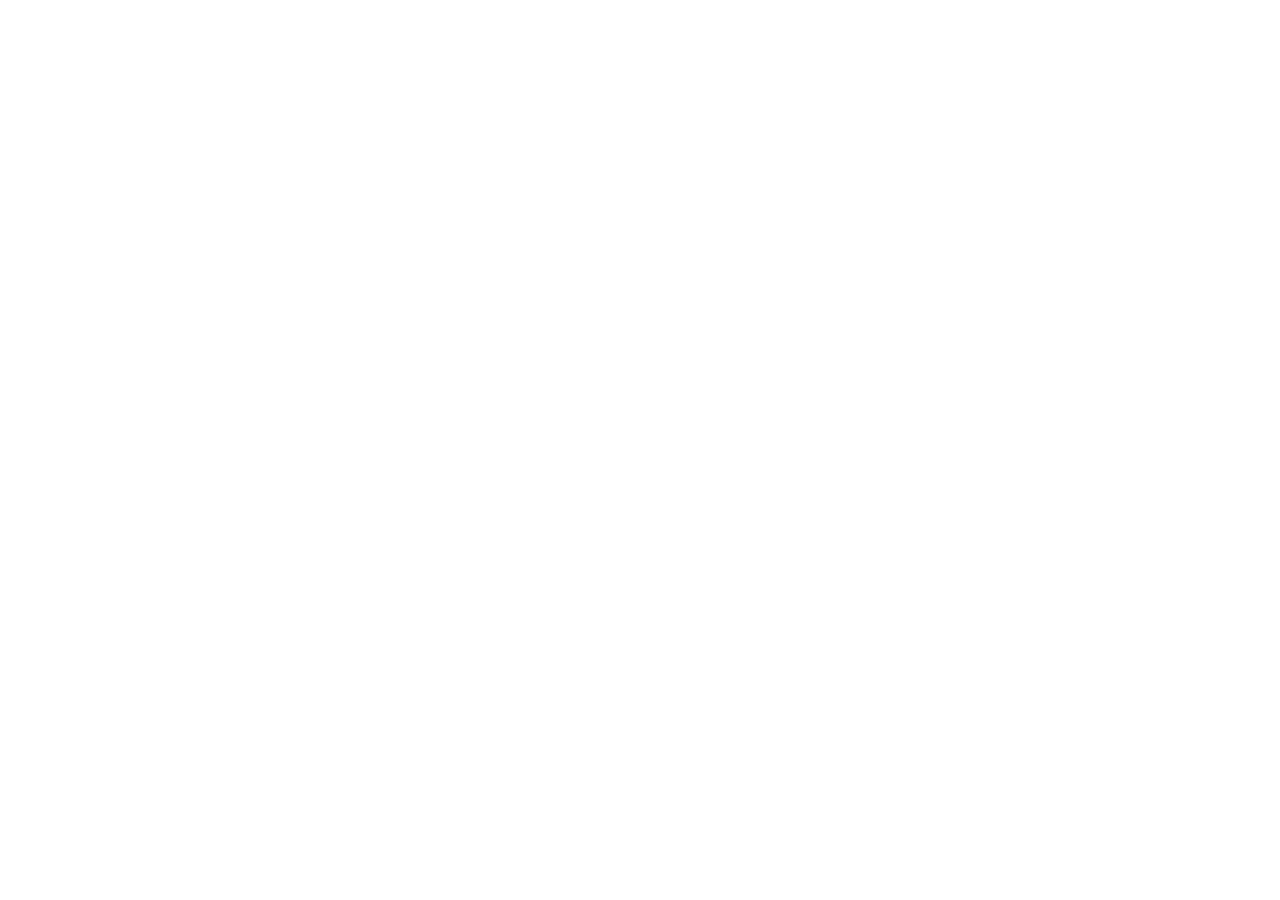
==== index.html @ 0be946eb "Add files via upload" ====
<!DOCTYPE html>
<html lang="pt-BR">
<head>
    <meta charset="UTF-8">
    <meta http-equiv="X-UA-Compatible" content="IE=edge">
    <meta name="viewport" content="width=device-width, initial-scale=1.0">
    <link rel="stylesheet" href="style.css">
    <title> 2B NEM Alura Plus </title>
</head>
<body>
 
</body>
</html>
---- style.css ----
# Folha de estilos do site Alura Plus
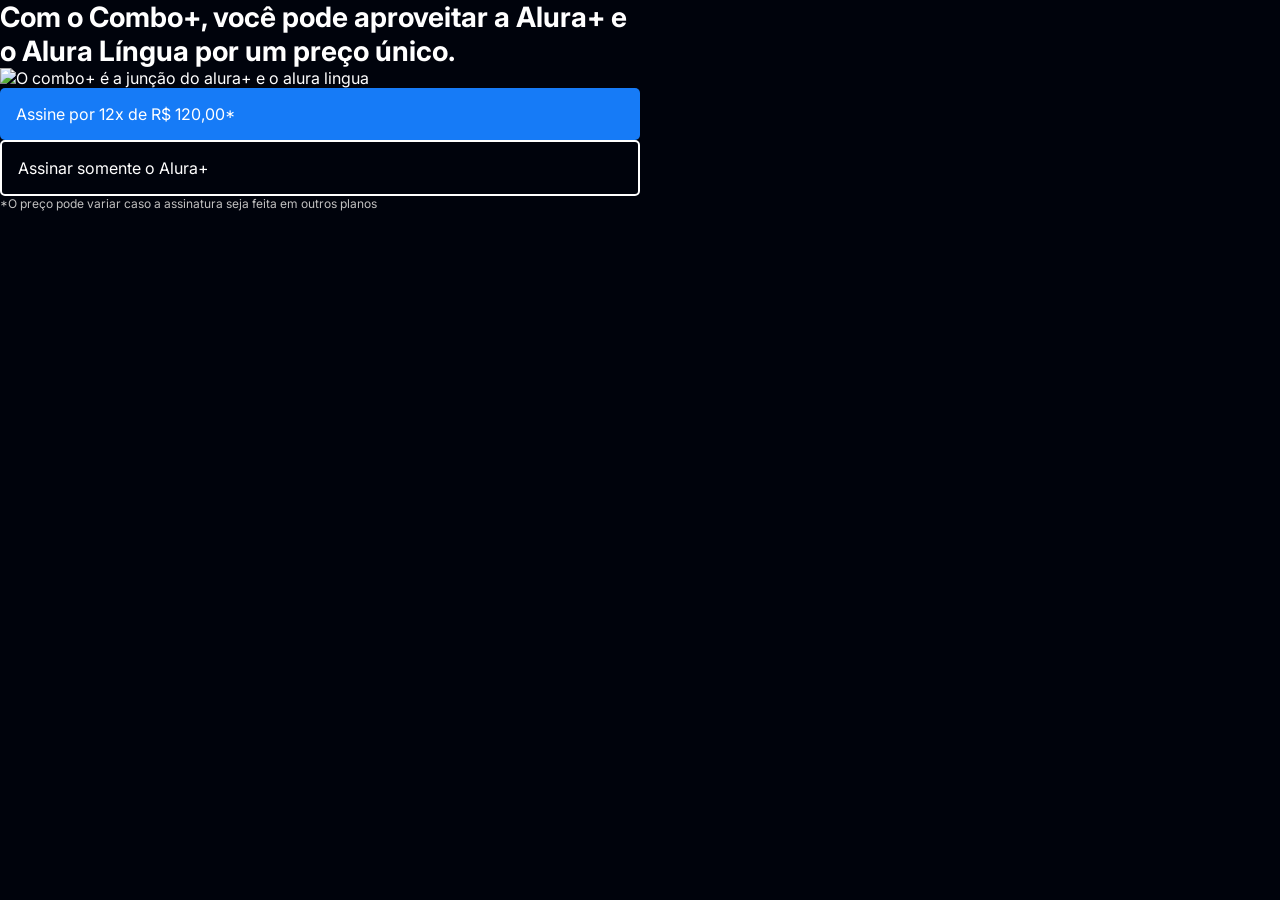
==== commit da64e937: "Aula 2" ====
--- a/index.html
+++ b/index.html
@@ -1,13 +1,25 @@
 <!DOCTYPE html>
 <html lang="pt-BR">
 <head>
+    <title> 2B NEM Alura Plus </title>
     <meta charset="UTF-8">
     <meta http-equiv="X-UA-Compatible" content="IE=edge">
     <meta name="viewport" content="width=device-width, initial-scale=1.0">
     <link rel="stylesheet" href="style.css">
-    <title> 2B NEM Alura Plus </title>
+    <link rel="preconnect" href="https://fonts.googleapis.com">
+    <link rel="preconnect" href="https://fonts.gstatic.com" crossorigin>
+    <link href="https://fonts.googleapis.com/css2?family=Inter:wght@400;700&family=Poppins:wght@200;400;700&display=swap" rel="stylesheet">
 </head>
 <body>
- 
+    <section class="container principal">
+        <div>
+            <h1 class="container__titulo">Com o Combo+, você pode aproveitar a Alura+ e o Alura Língua por um preço único.</h1>
+            <img src="img/Combo.png" alt="O combo+ é a junção do alura+ e o alura lingua">
+            <a href="www.alura.com.br" class="container__botao">Assine por 12x de R$ 120,00*</a>
+            <a href="www.alura.com.br" class="container__botao botão_secundario">Assinar somente o Alura+</a>
+            <p class="container__aviso">*O preço pode variar caso a assinatura seja feita em outros planos</p>
+        </div>
+    </section>
 </body>
+
 </html>
--- a/style.css
+++ b/style.css
@@ -1 +1,55 @@
-# Folha de estilos do site Alura Plus
+:root {
+    --Branco-principal: #FFFFFF;
+    --Cinza-secundario: #C0C0C0;
+    --Azul-botão: #167BF7;
+    --Cor-de-fundo: #00030C;
+    --Fonte-principal: 'Inter';
+}
+body{
+    background-color: var(--Cor-de-fundo);
+    color: var(--Branco-principal);
+    font-family: var(--Fonte-principal);
+    font-size: 16px;
+    font-weight: 400;
+}
+
+* {
+    margin: 0;
+    padding: 0;
+}
+
+.principal{
+    background-image: url("img/Background.png");
+    background-repeat: no-repeat;
+    background-size: contain;
+}
+
+.container {
+    height: 100vh;
+    display: grid;
+    grid-template-columns: 50% 50%;
+}
+
+.container__botao {
+    background-color: var(--Azul-botão);
+    border-radius: 5px;
+    padding: 1em;
+    color: var(--Branco-principal);
+    display: block;
+    text-decoration: none;
+}
+
+.botão_secundario {
+    background-color: transparent;
+    border: 2px solid var(--Branco-principal)
+}
+
+.container__aviso {
+    font-size: 12px;
+    color: var(--Cinza-secundario);
+}
+
+.container__titulo {
+    font-size: 28px;
+    font-weight: 700;
+}
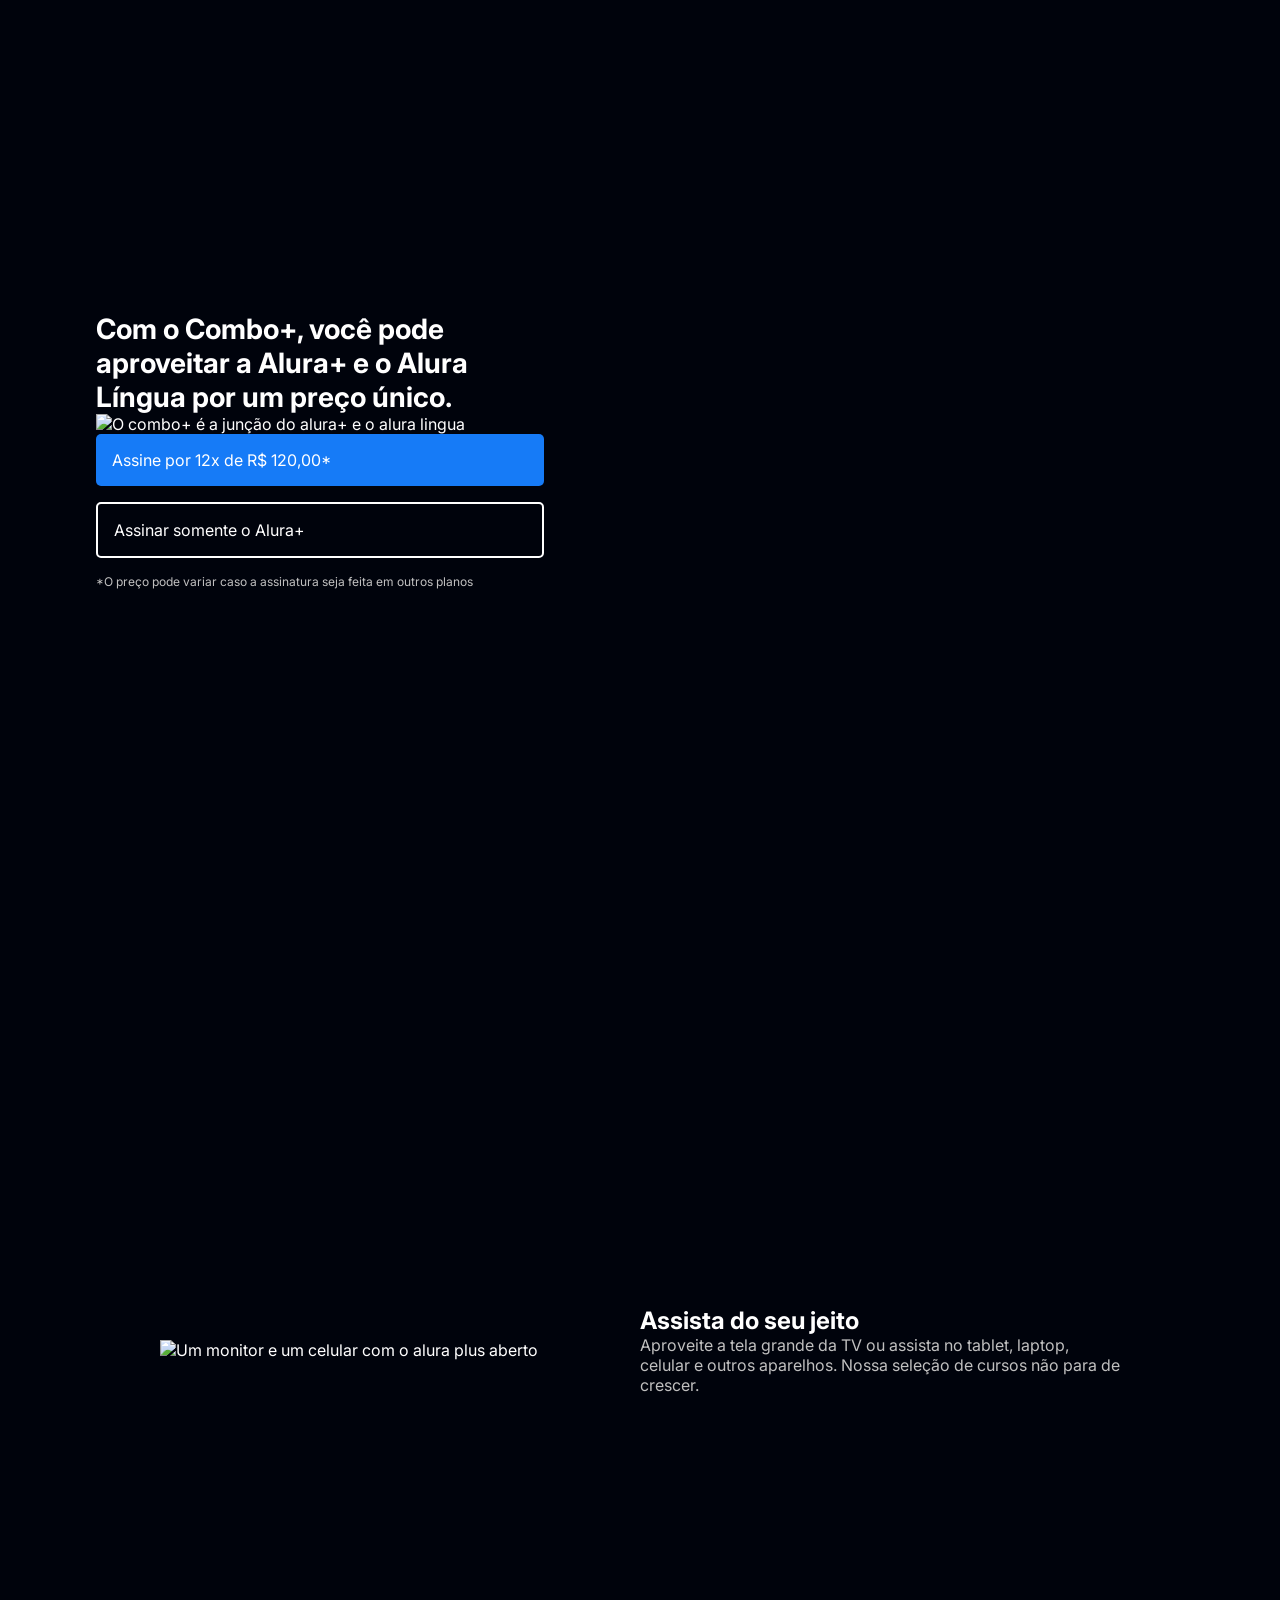
==== commit e00def65: "aula 3" ====
--- a/index.html
+++ b/index.html
@@ -12,14 +12,22 @@
 </head>
 <body>
     <section class="container principal">
-        <div>
+        <div class="container__caixa">
             <h1 class="container__titulo">Com o Combo+, você pode aproveitar a Alura+ e o Alura Língua por um preço único.</h1>
-            <img src="img/Combo.png" alt="O combo+ é a junção do alura+ e o alura lingua">
+            <img src="img/Combo.png" alt="O combo+ é a junção do alura+ e o alura lingua" class="container__imagem">
             <a href="www.alura.com.br" class="container__botao">Assine por 12x de R$ 120,00*</a>
             <a href="www.alura.com.br" class="container__botao botão_secundario">Assinar somente o Alura+</a>
             <p class="container__aviso">*O preço pode variar caso a assinatura seja feita em outros planos</p>
         </div>
     </section>
+
+    <section class="container secundario">
+    <img src="img/Plataformas.png" alt="Um monitor e um celular com o alura plus aberto" class="secundario__imagem">
+        <div class="container__descricao">
+            <h2 class="descriçãõ__titulo">Assista do seu jeito</h2>
+            <p class="descricao__texto">Aproveite a tela grande da TV ou assista no tablet, laptop, celular e outros aparelhos. Nossa seleção de cursos não para de crescer.</p>
+        </div>
+    </section>
 </body>
 
 </html>
--- a/style.css
+++ b/style.css
@@ -22,6 +22,7 @@
     background-image: url("img/Background.png");
     background-repeat: no-repeat;
     background-size: contain;
+    align-items: center;
 }
 
 .container {
@@ -37,6 +38,7 @@
     color: var(--Branco-principal);
     display: block;
     text-decoration: none;
+    margin-bottom: 1em;
 }
 
 .botão_secundario {
@@ -52,4 +54,33 @@
 .container__titulo {
     font-size: 28px;
     font-weight: 700;
-}+}
+
+.container__imagen{
+    margin: 1em 0 2em 0;
+}
+
+.container__caixa{
+    margin: 0 6em;
+}
+
+.secundario__imagem {
+    width: 80%;
+}
+
+.secundario {
+    align-items: center;
+    margin: 0 10em;
+}
+
+.descrição__titulo{
+    font-weight: 700;
+    font-size: 48px;
+    color: var(--Branco-principal);
+    margin-bottom: 0.1em;
+}
+
+.descricao__texto {
+    color: var(--Cinza-secundario);
+}
+
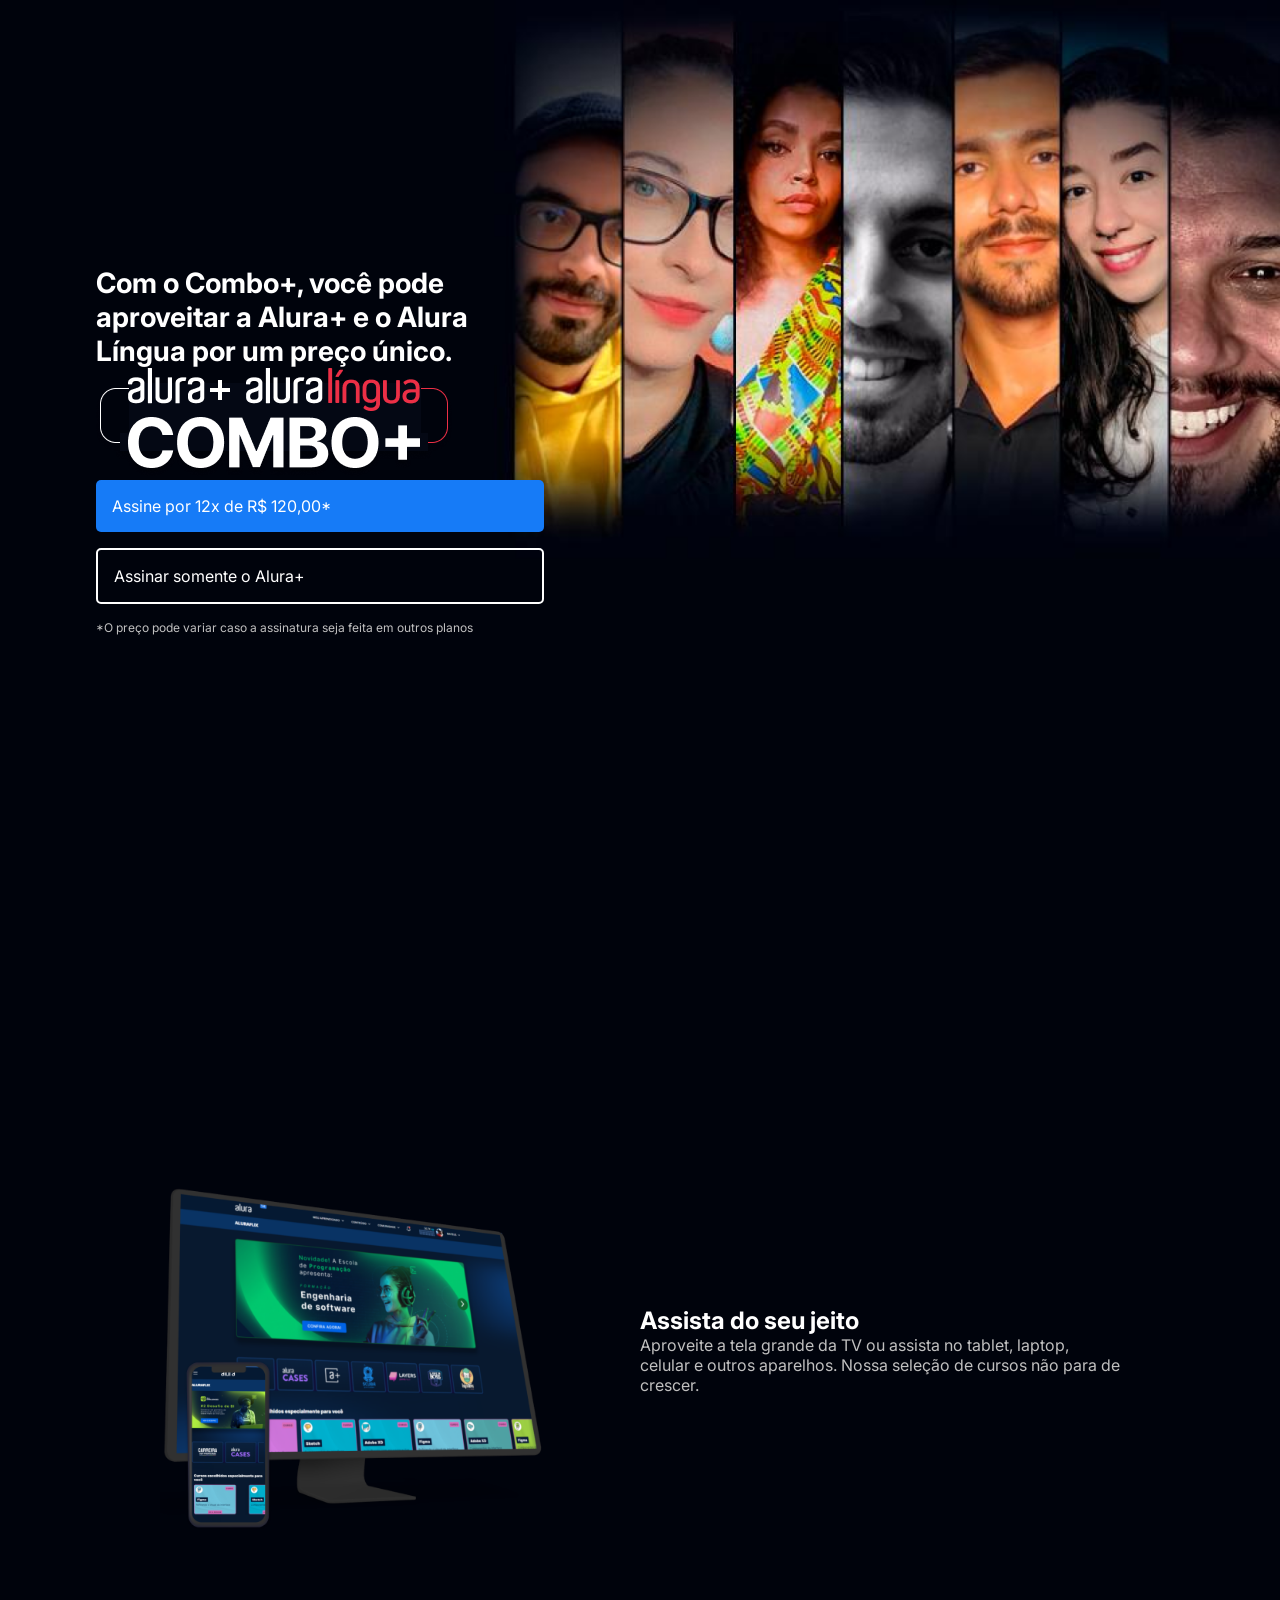
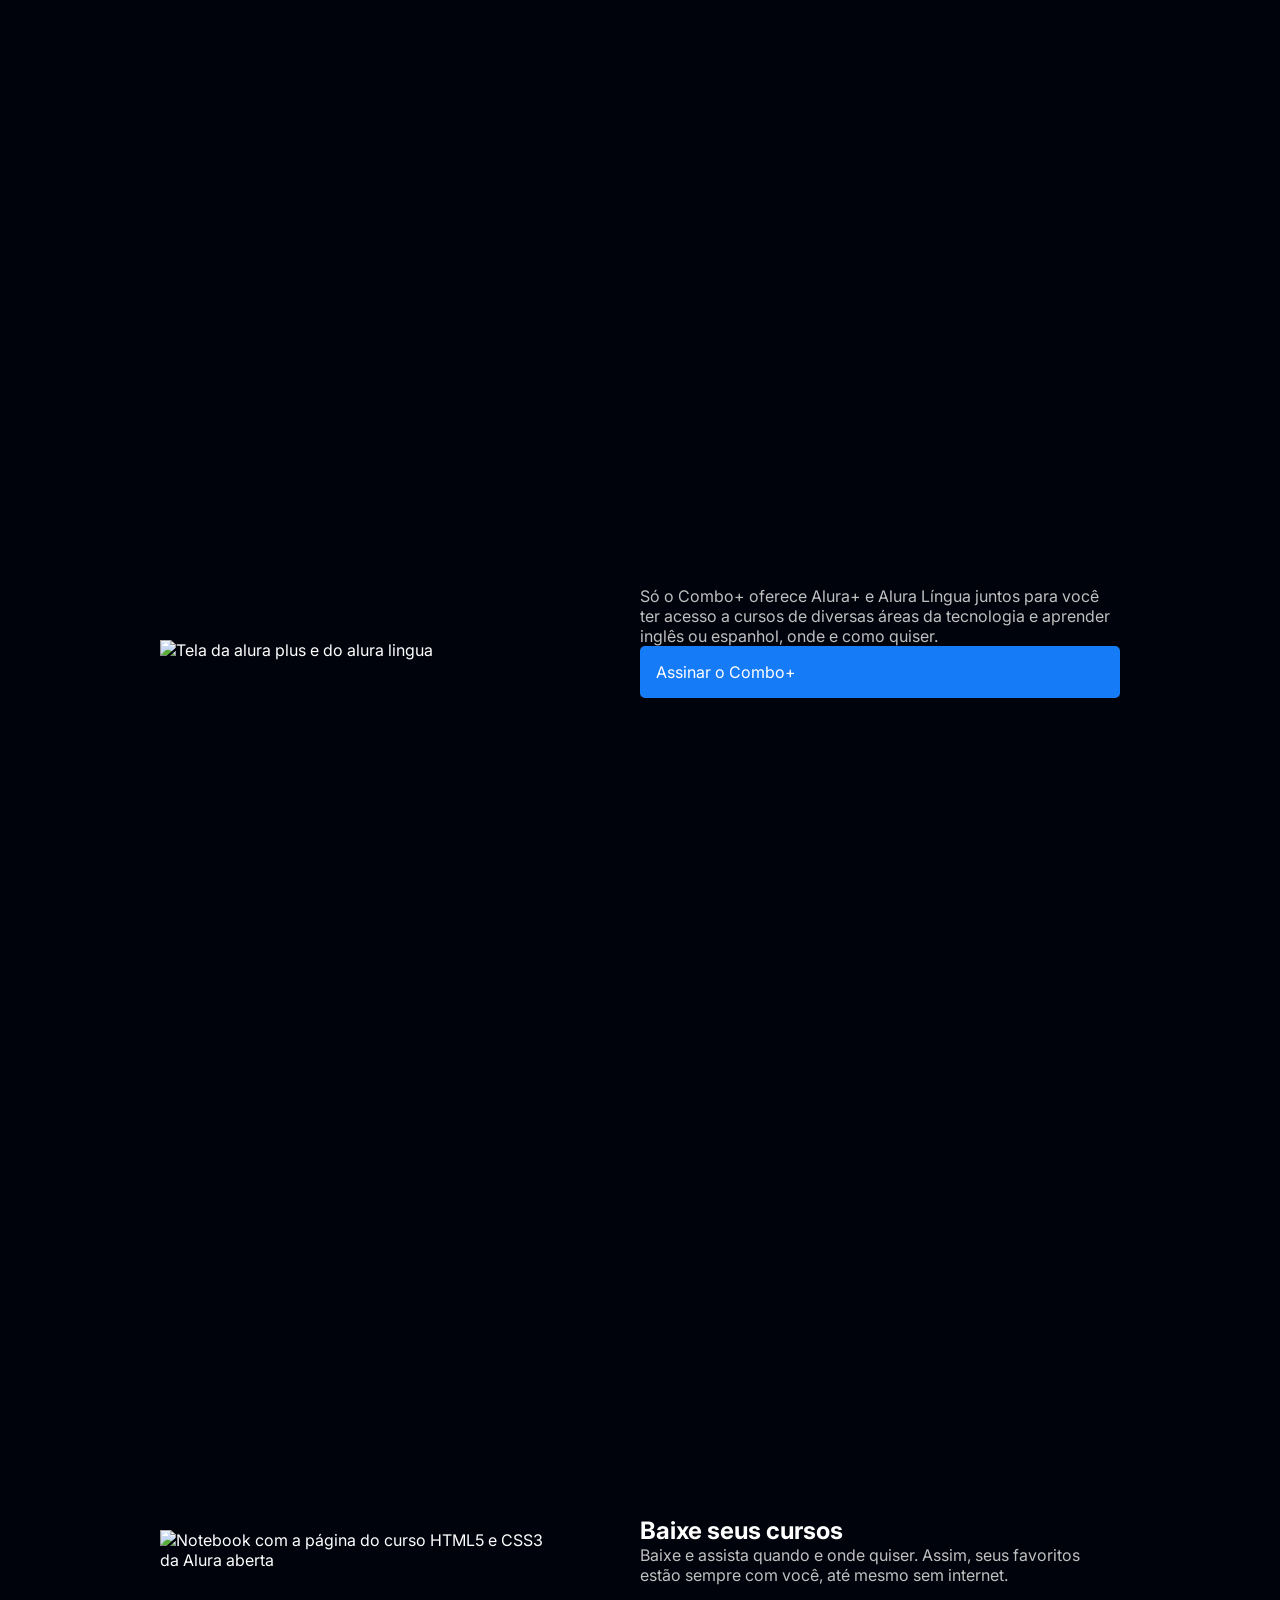
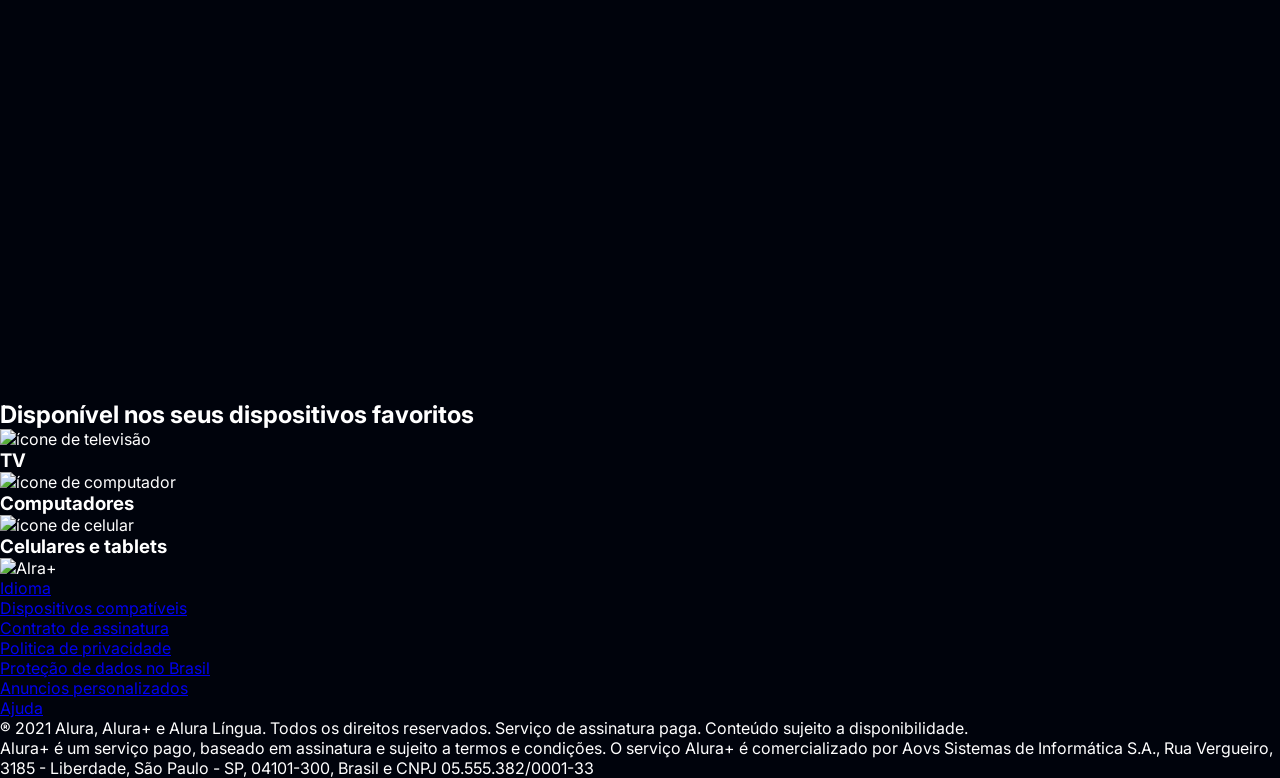
==== commit 703c6ecd: "Aula 4" ====
--- a/index.html
+++ b/index.html
@@ -22,12 +22,80 @@
     </section>
 
     <section class="container secundario">
-    <img src="img/Plataformas.png" alt="Um monitor e um celular com o alura plus aberto" class="secundario__imagem">
+        <img src="img/Plataformas.png" alt="Um monitor e um celular com o alura plus aberto" class="secundario__imagem">
         <div class="container__descricao">
             <h2 class="descriçãõ__titulo">Assista do seu jeito</h2>
-            <p class="descricao__texto">Aproveite a tela grande da TV ou assista no tablet, laptop, celular e outros aparelhos. Nossa seleção de cursos não para de crescer.</p>
+            <p class="descricao__texto">Aproveite a tela grande da TV ou assista no tablet, laptop, celular e outros 
+                aparelhos. Nossa seleção de cursos não para de crescer.</p>
         </div>
     </section>
+
+    <section class="container secundario">
+        <img src="img/Telas.png" alt="Tela da alura plus e do alura lingua" class="secundario__imagem">
+        <div class="container__descricao">
+            <p class="descricao__texto">Só o Combo+ oferece Alura+ e Alura Língua juntos para você ter acesso a cursos 
+                de diversas áreas da tecnologia e aprender inglês ou espanhol, onde e como quiser.</p>
+            <a href="www.alura.com.br" class="container__botao secundario__botao">Assinar o Combo+</a>
+        </div>
+    </section>
+
+    <section class="container secundario">
+        <img src="img/Notebook.png" alt="Notebook com a página do curso HTML5 e CSS3 da Alura aberta" class="secundario__imagem">
+        <div class="container__descricao">
+            <h2 class="descriçãõ__titulo">Baixe seus cursos</h2>
+            <p class="descricao__texto">Baixe e assista quando e onde quiser. Assim, seus favoritos estão sempre com 
+                você, até mesmo sem internet.</p>
+        </div>
+    </section>
+
+    <section class="dispositivos">
+        <h2 class="dispositivos__titulo">Disponível nos seus dispositivos favoritos</h2>
+        <ul class="dispositivos__lista">
+            <li>
+                <img src="img/tv.png" alt="ícone de televisão">
+                <h3 class="lista__item">TV</h3>
+            </li>
+            <li>
+                <img src="img/computador.png" alt="ícone de computador">
+                <h3 class="lista__item">Computadores</h3>
+            </li>
+            <li>
+                <img src="img/celular.png" alt="ícone de celular">
+                <h3 class="lista__item">Celulares e tablets</h3>
+            </li>
+        </ul>
+    </section>
+
+    <footer class="rodape">
+        <img src="img/Logo.png" alt="Alra+" class="rodape__logo">
+        <ul class="rodape__lista">
+            <li class="lista__link">
+                <a href="#">Idioma</a>
+            </li>
+            <li class="lista__link">
+                <a href="#">Dispositivos compatíveis</a>
+            </li>
+            <li class="lista__link">
+                <a href="#">Contrato de assinatura</a>
+            </li>
+            <li class="lista__link">
+                <a href="#">Politica de privacidade</a>
+            </li>
+            <li class="lista__link">
+                <a href="#">Proteção de dados no Brasil</a>
+            </li>
+            <li class="lista__link">
+                <a href="#">Anuncios personalizados</a>
+            </li>
+            <li class="lista__link">
+                <a href="#">Ajuda</a>
+            </li>
+        </ul>
+        <p class="rodape__texto">® 2021 Alura, Alura+ e Alura Língua. Todos os direitos reservados. Serviço de 
+            assinatura paga. Conteúdo sujeito a disponibilidade.</p>
+            <p class="rodape__texto">Alura+ é um serviço pago, baseado em assinatura e sujeito a termos e condições. O serviço Alura+ é comercializado por Aovs Sistemas de Informática S.A., Rua Vergueiro, 3185 - Liberdade, São 
+                Paulo - SP, 04101-300, Brasil e CNPJ 05.555.382/0001-33</p>
+    </footer>
 </body>
 
 </html>
